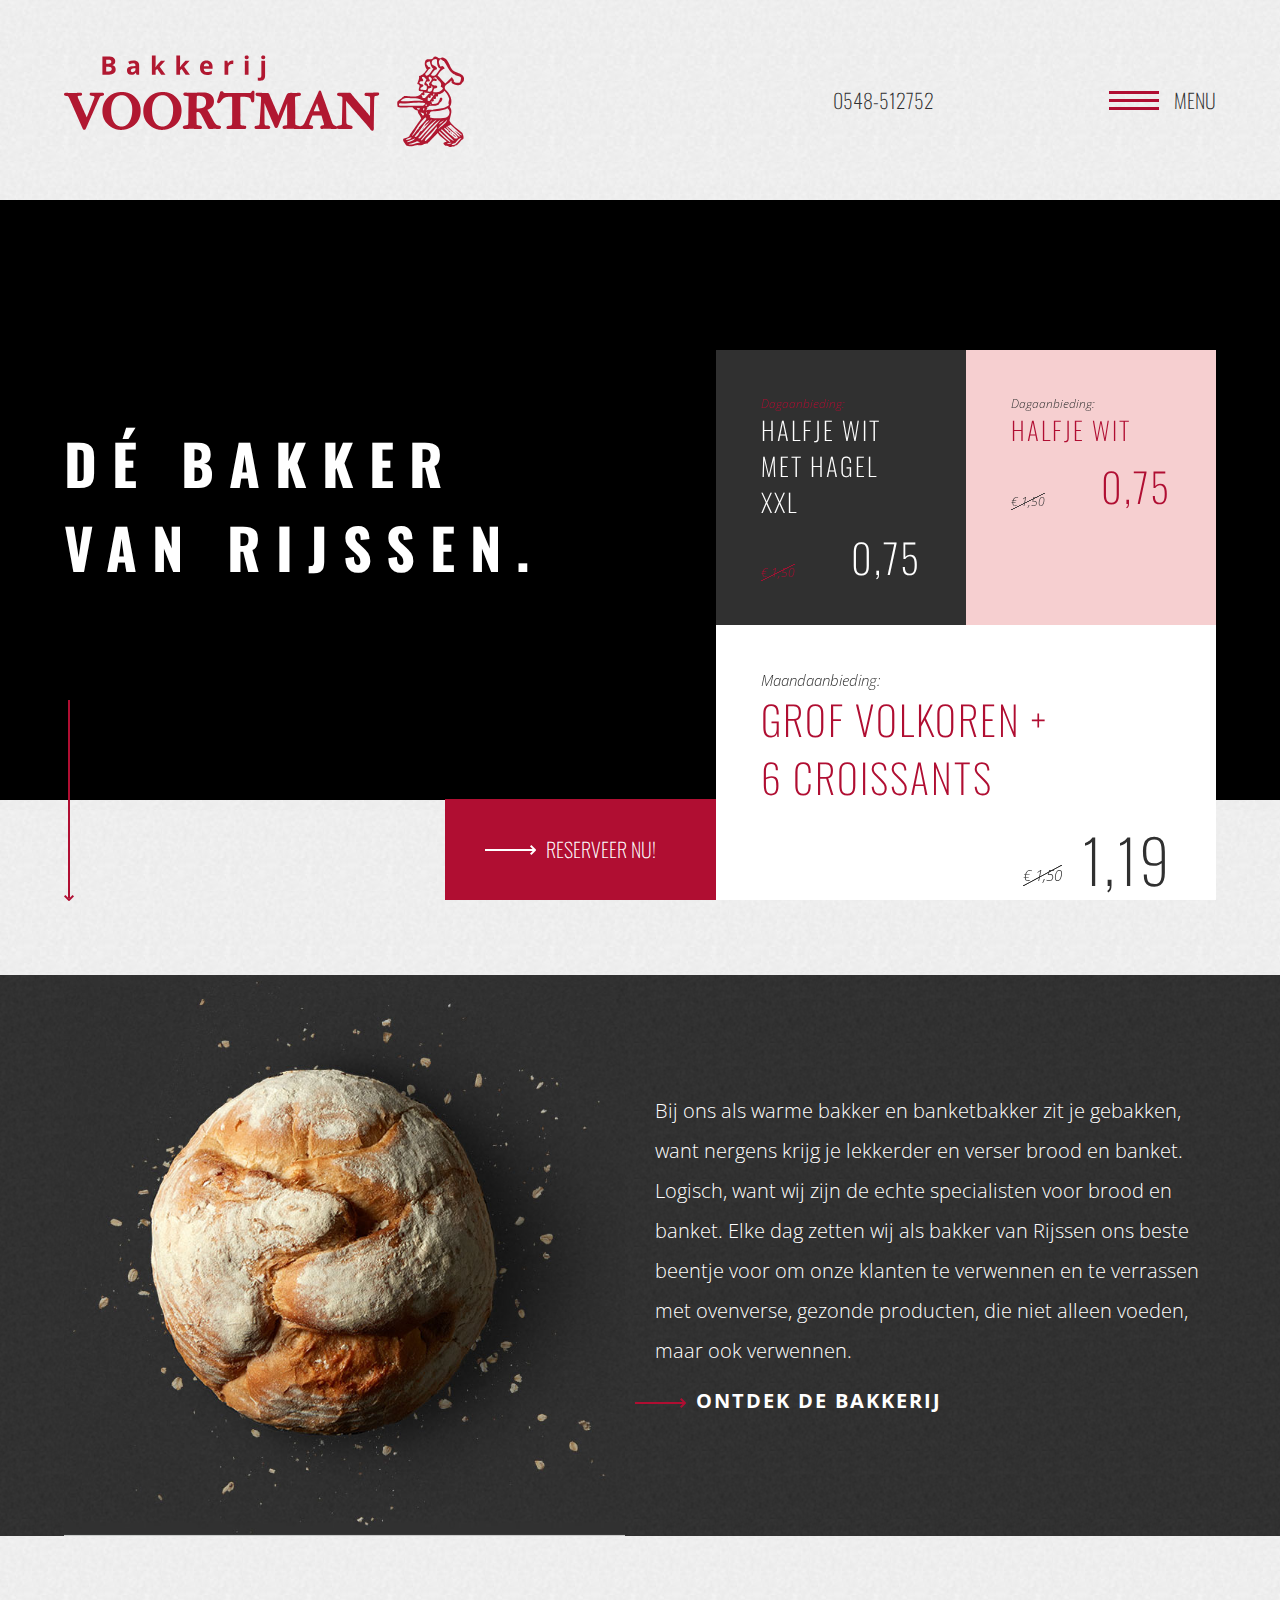
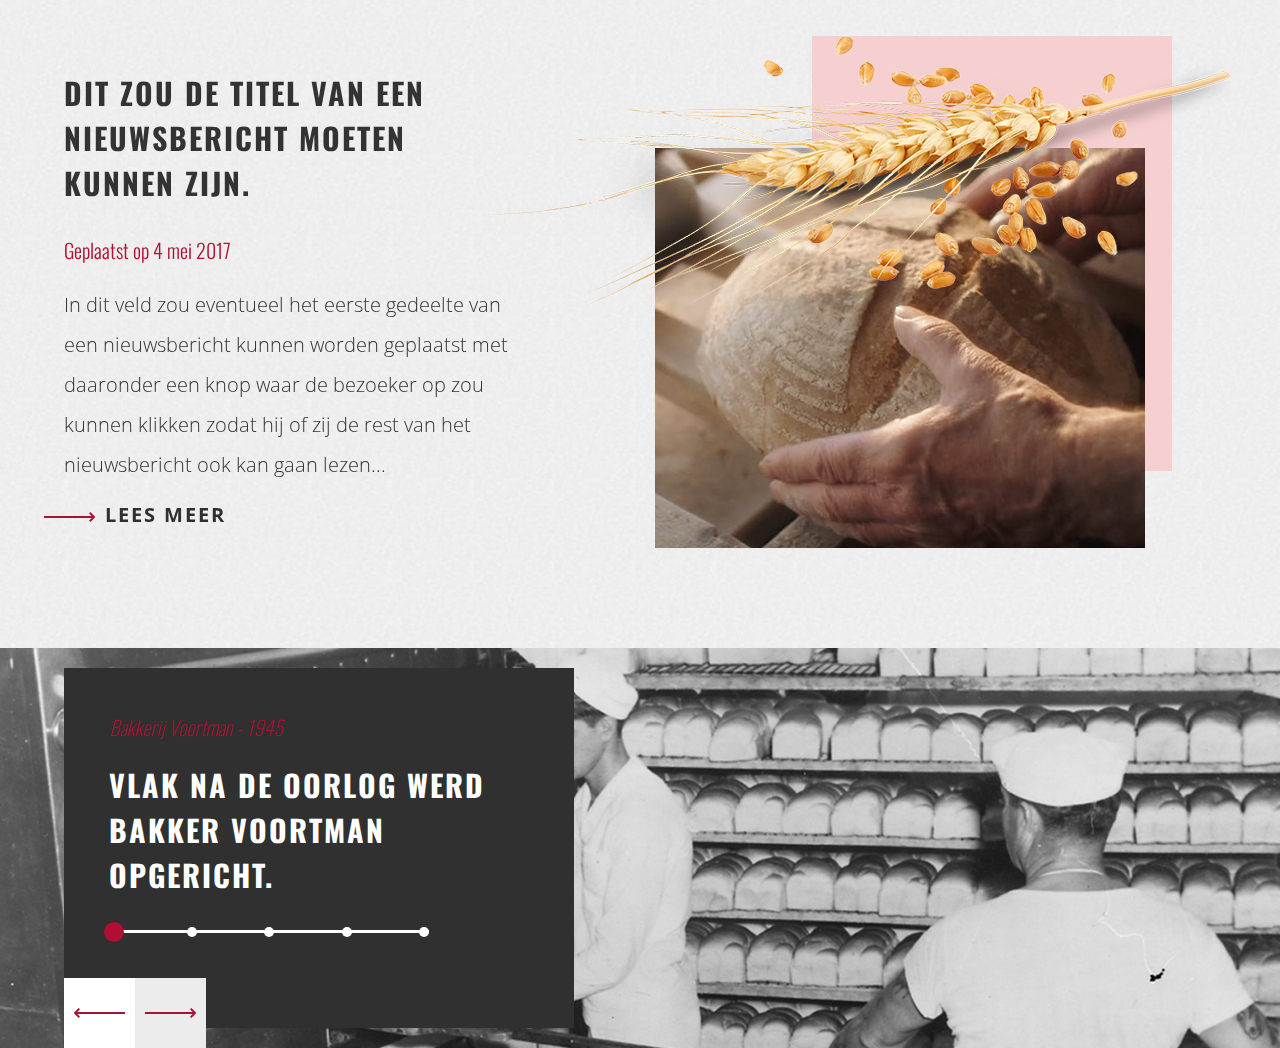
==== index.html @ 9382f7e5 "T/M Historie" ====
<!DOCTYPE html>
<html lang="en">
  <head>
    <meta charset="utf-8">
    <meta http-equiv="X-UA-Compatible" content="IE=edge">
    <meta name="viewport" content="width=device-width, initial-scale=1">
    <title></title>
    <link href="https://fonts.googleapis.com/css?family=Open+Sans:300,400|Oswald:400,700" rel="stylesheet">
    <link rel="stylesheet" href="css/bootstrap.css">
    <link rel="stylesheet" href="css/owl.carousel.min.css">
    <link rel="stylesheet" href="css/theme.css">
    <!--[if lt IE 9]>
      <script src="https://oss.maxcdn.com/libs/html5shiv/3.7.2/html5shiv.js"></script>
      <script src="https://oss.maxcdn.com/libs/respond.js/1.4.2/respond.min.js"></script>
    <![endif]-->
  </head>
  <body>
    <header>
      <div class="container-fluid topbalk">
        <a class="pull-left" href="#"><img src="images/BakkerijVoortman_Logo_Red.svg" alt="Bakkerij Voortman" class="logo"/></a>
        <div class="top-right">
          <a tel="0548-512752" class="tel pull-right">
            0548-512752
          </a>
          <div href="" class="menu pull-right">
            <div class="button" id="btn">
              <div class="bar top"></div>
              <div class="bar middle"></div>
              <div class="bar bottom"></div>
            </div>
            <span>Menu</span>
          </div>
        </div>
      </div>
    </header>

    <!--header slider-->
    <div id="overlay">
      <div id="title"><h1>D&Eacute; BAKKER<br/>VAN RIJSSEN.</h1></div>
      <a href="" class="btn-rood">Reserveer nu!</a>
      <!-- blokken-->
      <div id="blokken">
        <div class="blok blok1">
          <span>Dagaanbieding:</span>
          <p>halfje wit met hagel xxl</p>
          <div class="prijs">
            <span class="strikediag">&euro; 1,50</span>
            <p>0,75</p>
          </div>
        </div>
        <div class="blok blok2">
          <span>Dagaanbieding:</span>
          <p>halfje wit</p>
          <div class="prijs">
            <span class="strikediag">&euro; 1,50</span>
            <p>0,75</p>
          </div>
        </div>
        <div class="blok blok3">
          <span>Maandaanbieding:</span>
          <p>grof volkoren +<br/>6 croissants</p>
          <div class="prijs">
            <span class="strikediag">&euro; 1,50</span>
            <p>1,19</p>
          </div>
        </div>
      </div>
      <a href="" class="scroll-down"><img src="images/arrow-red-down.png"/></a>
      <!-- eind blokken-->
      <!-- video header-->
      <video class="visible-desktop" id="hero-vid" poster="http://www.markhillard.com/sandbox/media/polina.jpg" autoplay loop muted>
          <source type="video/mp4" src="videos/video-2.mp4"></source>
      </video>
      <div id="state" class="visible-desktop"><span class="fa fa-pause"></span></div>
      <img id="hero-pic" class="hidden-desktop" src="http://www.markhillard.com/sandbox/media/polina.jpg" alt="">
      <!-- eind video header -->
    </div>
    <!--eind header slider-->

    <!--intro-->
    <section id="intro">
      <div class="container-fluid">
        <div class="row">
          <div class="col-sm-6">
            <img src="images/Afbeelding-Brood.jpg" alt="brood" class="img-responsive"/>
          </div>
          <div class="col-sm-6">
            <p>Bij ons als warme bakker en banketbakker zit je gebakken, want nergens krijg je lekkerder en verser brood en banket. Logisch, want wij zijn de echte specialisten voor brood en banket. Elke dag zetten wij als bakker van Rijssen ons beste beentje voor om onze klanten te verwennen en te verrassen met ovenverse, gezonde producten, die niet alleen voeden, maar ook verwennen.</p>
            <a href="" class="buttons button-wit">Ontdek de bakkerij</a>
          </div>
        </div>
      </div>
    </section>
    <!-- eind intr0-->

    <!--nieuwsbericht-->
    <section id="nieuwsbericht">
      <div class="container-fluid">
        <div class="row">
          <div class="col-sm-6 padrig120">
            <h2>Dit zou de titel van een nieuwsbericht moeten kunnen zijn.</h2>
            <span>Geplaatst op 4 mei 2017</span>
            <p>In dit veld zou eventueel het eerste gedeelte van een nieuwsbericht kunnen worden geplaatst met daaronder een knop waar de bezoeker op zou kunnen klikken zodat hij of zij de rest van het nieuwsbericht ook kan gaan lezen...</p>
            <a href="" class="buttons">Lees meer</a>
          </div>
          <div class="col-sm-6">
            <div class="nieuws-image-container">
              <img src="images/graan.png" alt="graan" class="graan"/>
              <img src="images/vlak-roze.jpg" alt="vlak roze" class="vlak-roze"/>
              <img src="images/brood.jpg" alt="brood" class="img-responsive nieuwsimage"/>
            </div>
          </div>
        </div>
      </div>
    </section>
    <!-- eind nieuwsbericht-->

    <!-- historie slider-->
    <section id="historie">
      <div class="owl-carousel owl-theme">
        <div class="item">
          <img src="images/historie.jpg" alt="historie 1"/>
          <div class="container-fluid">
            <div class="row">
              <div class="timeline-container">
                <span>Bakkerij Voortman - 1945</span>
                <h2>Vlak na de oorlog werd bakker voortman opgericht.</h2>
              </div>
            </div>
          </div>
        </div>
        <div class="item">
          <img src="images/historie.jpg" alt="historie 1"/>
          <div class="container-fluid">
            <div class="row">
              <div class="timeline-container">
                <span>Bakkerij Voortman - 1945</span>
                <h2>Vlak na de oorlog werd bakker voortman opgericht.</h2>
              </div>
            </div>
          </div>
        </div>
        <div class="item">
          <img src="images/historie.jpg" alt="historie 1"/>
          <div class="container-fluid">
            <div class="row">
              <div class="timeline-container">
                <span>Bakkerij Voortman - 1965</span>
                <h2>Vlak na de oorlog werd bakker voortman opgericht.</h2>
              </div>
            </div>
          </div>
        </div>
        <div class="item">
          <img src="images/historie.jpg" alt="historie 1"/>
          <div class="container-fluid">
            <div class="row">
              <div class="timeline-container">
                <span>Bakkerij Voortman - 1985</span>
                <h2>Vlak na de oorlog werd bakker voortman opgericht.</h2>
              </div>
            </div>
          </div>
        </div>
        <div class="item">
          <img src="images/historie.jpg" alt="historie 1"/>
          <div class="container-fluid">
            <div class="row">
              <div class="timeline-container">
                <span>Bakkerij Voortman - 1999</span>
                <h2>Vlak na de oorlog werd bakker voortman opgericht.</h2>
              </div>
            </div>
          </div>
        </div>
      </div>
    </section>
    <!-- eind historie slider-->

    <script src="https://ajax.googleapis.com/ajax/libs/jquery/1.11.3/jquery.min.js"></script>
    <script src="js/bootstrap.js"></script>
    <script src="js/owl.carousel.min.js"></script>
    <script src="js/main.js"></script>
  </body>
</html>
---- css/theme.css ----
/*presets*/
.container-fluid {
  padding: 0 5%; }

.padrig120 {
  padding-right: 120px; }

/*basis instellingen*/
body {
  background: #ccc;
  font-family: "Open Sans", sans-serif;
  font-weight: lighter;
  background: url("../images/patterns_light.jpg");
  height: 2000px;
  margin: 0px;
  padding: 0px; }

h1, h2, h3, h4, h5, h6 {
  font-family: "Oswald", sans-serif;
  font-weight: bold;
  text-transform: uppercase;
  letter-spacing: 2px;
  line-height: 1.5; }

h2 {
  font-size: 30px; }

/*buttons*/
.buttons {
  color: #303030;
  text-transform: uppercase;
  font-weight: bold;
  letter-spacing: 2px;
  transition: all 0.3s ease-in-out;
  margin-left: 0px; }
  .buttons:before {
    content: url("../images/arrow-red.png");
    margin-right: 10px; }
  .buttons:hover {
    color: #fff;
    margin-left: 10px;
    text-decoration: none; }

.button-wit {
  color: #fff; }

/*top balk*/
.topbalk {
  position: fixed;
  display: flex;
  align-items: center;
  flex: auto;
  height: 200px;
  background: url(../images/patterns_light.jpg);
  width: 100%;
  transition: all ease-in-out 0.5s;
  z-index: 10000; }

.smaller .topbalk {
  height: 75px; }

.logo {
  width: 400px;
  transition: all ease-in-out 0.5s; }

.smaller .logo {
  width: 200px; }

.top-right {
  margin-left: auto;
  display: flex;
  align-items: center; }

.menu,
.tel {
  font-family: "Oswald", sans-serif;
  color: #303030;
  font-size: 20px; }

.tel {
  margin-right: 175px;
  opacity: 1;
  transition: all 0.3s ease-in-out; }

.smaller .tel {
  opacity: 0; }

.menu {
  text-transform: uppercase;
  display: flex;
  align-items: center;
  transition: all 0.3s ease-in-out; }
  .menu span {
    margin-left: 15px; }

/*hamburger*/
.button {
  cursor: pointer;
  display: inline-block;
  width: auto;
  margin: 0 auto;
  transition: all 0.3s ease-in-out; }
  .button:hover .bar {
    margin: 7px auto; }

.bar {
  display: block;
  height: 3px;
  width: 50px;
  background-color: #b00e32;
  margin: 5px auto;
  transition: all 0.1s ease-in-out; }
  .bar:hover {
    margin: 7px auto; }

/* Video Overlay */
#overlay {
  height: 600px;
  left: 0;
  position: relative;
  top: 200px;
  width: 100%;
  display: flex;
  align-items: center;
  justify-content: space-between; }

/* Hero Video + Fallback */
#hero-vid {
  backface-visibility: hidden;
  background: url("http://www.markhillard.com/sandbox/media/polina.jpg") no-repeat scroll 0 0 #000;
  background-size: cover;
  height: auto;
  min-height: 400px;
  height: 600px;
  min-width: 100%;
  perspective: 1000;
  position: fixed;
  right: 0;
  top: 200px;
  width: auto;
  z-index: -1; }

#hero-pic {
  display: block;
  height: auto;
  width: 100%; }

#title {
  backface-visibility: hidden;
  left: 0;
  position: fixed;
  width: 100%; }
  #title h1 {
    font-family: "Oswald", sans-serif;
    font-size: 4em;
    color: #fff;
    padding: 0px 5%;
    letter-spacing: 15px;
    text-transform: uppercase;
    line-height: 1.5; }

.btn-rood {
  margin-bottom: -100px;
  margin-left: auto;
  align-self: flex-end;
  padding: 36px 60px 36px 40px;
  background: #b00e32;
  color: #fff;
  font-family: "Oswald", sans-serif;
  text-transform: uppercase;
  font-size: 20px;
  display: flex;
  align-items: center;
  transition: all 0.3s ease-in-out; }
  .btn-rood:before {
    content: url("../images/arrow-white.png");
    margin-right: 10px;
    margin-top: -7px; }
  .btn-rood:hover {
    background: #303030;
    color: #fff;
    text-decoration: none; }

.scroll-down {
  position: absolute;
  top: 500px;
  left: 5%; }

/*blokken in header*/
#blokken {
  height: 550px;
  width: 500px;
  background: #ffffff;
  align-self: flex-end;
  margin-bottom: -100px;
  margin-right: 5%;
  z-index: 2; }

.blok {
  height: 275px;
  width: 250px;
  float: left;
  padding: 45px;
  box-sizing: border-box;
  color: #fff;
  font-family: "Oswald", sans-serif;
  font-size: 25px;
  display: flex;
  flex-direction: column; }
  .blok span {
    color: #b00e32;
    font-size: 12px;
    font-family: "Open Sans", sans-serif;
    font-style: italic;
    font-weight: lighter; }
  .blok p {
    text-transform: uppercase;
    letter-spacing: 2px; }
  .blok .prijs {
    display: flex;
    align-items: flex-end;
    justify-content: space-between;
    width: 100%; }
    .blok .prijs span {
      float: left;
      margin-bottom: 5px;
      margin-right: 20px; }
    .blok .prijs p {
      float: right;
      font-size: 40px;
      margin: 0px; }

.blok1 {
  background: #303030; }

.blok2 {
  background: #f6cfd0; }
  .blok2 span {
    color: #303030; }
  .blok2 p {
    color: #b00e32; }

.strikediag {
  background: linear-gradient(to left top, transparent 47.75%, currentColor 49.5%, currentColor 50.5%, transparent 52.25%); }

.blok3 {
  width: 100%; }
  .blok3 span {
    font-size: 15px;
    color: #303030; }
  .blok3 p {
    font-size: 40px;
    color: #b00e32; }
  .blok3 .prijs {
    justify-content: flex-end; }
    .blok3 .prijs p {
      font-size: 60px;
      color: #303030; }
    .blok3 .prijs span {
      margin-bottom: 15px;
      margin-right: 20px; }

/*Intro*/
#intro {
  position: relative;
  margin-top: 375px;
  background: url(../images/patterns_dark.png);
  color: #fff;
  font-family: "Open Sans", sans-serif;
  font-size: 20px;
  font-weight: 300; }
  #intro .row {
    display: flex;
    align-items: center;
    line-height: 2; }
  #intro .buttons {
    transition: all 0.3s ease-in-out;
    margin-left: -20px; }
    #intro .buttons:hover {
      margin-left: 5px; }

/*nieuwsbericht*/
#nieuwsbericht {
  font-family: "Open Sans", sans-serif;
  font-size: 20px;
  font-weight: 300; }
  #nieuwsbericht .row {
    display: flex;
    align-items: center;
    line-height: 2; }
    #nieuwsbericht .row span {
      color: #b00e32;
      font-size: 20px;
      font-family: "Oswald", sans-serif;
      display: inline-block;
      padding: 15px 0px; }
  #nieuwsbericht .buttons {
    transition: all 0.3s ease-in-out;
    margin-left: -20px; }
    #nieuwsbericht .buttons:hover {
      margin-left: 5px;
      color: #b00e32; }
  #nieuwsbericht .nieuws-image-container {
    display: flex;
    margin-top: 100px;
    margin-bottom: 100px; }
    #nieuwsbericht .nieuws-image-container .graan {
      position: absolute;
      right: 0px;
      z-index: 3; }
    #nieuwsbericht .nieuws-image-container .vlak-roze {
      position: absolute;
      right: 10%;
      z-index: 1; }
    #nieuwsbericht .nieuws-image-container .nieuwsimage {
      z-index: 2;
      margin-top: 20%; }

/*Historie slider*/
#historie .item {
  display: flex;
  align-items: center; }
  #historie .item .container-fluid {
    position: absolute;
    height: 100vh;
    display: flex;
    align-items: center;
    width: 100%; }
    #historie .item .container-fluid .row {
      margin: 0px; }
      #historie .item .container-fluid .row .timeline-container {
        background: #303030;
        height: 40vh;
        width: 55%;
        color: #fff;
        padding: 45px;
        box-sizing: border-box; }
        #historie .item .container-fluid .row .timeline-container span {
          font-size: 20px;
          color: #b00e32;
          font-family: "Oswald", sans-serif;
          font-style: italic; }

#historie .owl-nav {
  position: absolute;
  height: 70px;
  bottom: 0px;
  left: 5%;
  display: inline-block;
  width: 200px; }
  #historie .owl-nav .owl-prev {
    float: left;
    padding: 30px 10px;
    background: #fff;
    content: url("../images/arrow-red-reverse.png"); }
  #historie .owl-nav .owl-next {
    float: left;
    padding: 30px 10px;
    background: #ececec;
    content: url("../images/arrow-red.png"); }

#historie .owl-dots {
  position: absolute;
  bottom: 115px;
  margin: 0px 45px;
  left: 5%;
  width: 25%;
  display: flex;
  align-items: center;
  justify-content: space-between;
  background: #fff;
  height: 3px; }
  #historie .owl-dots .owl-dot {
    height: 10px;
    width: 10px;
    border-radius: 50%;
    background: #fff;
    float: left;
    margin: 0px 5px; }
  #historie .owl-dots .owl-dot:first-child {
    margin-left: 0px; }
  #historie .owl-dots .owl-dot:first-child.active {
    margin-left: -5px; }
  #historie .owl-dots .owl-dot:last-child {
    margin-right: 0px; }
  #historie .owl-dots .owl-dot:last-child.active {
    margin-right: -5px; }
  #historie .owl-dots .active {
    background: #b00e32;
    height: 20px;
    width: 20px;
    margin: 0px; }

/*Eind historie slider*/
/* Media Queries */
@media only screen and (max-width: 768px) {
  #overlay {
    height: auto; } }

/* Visibility Helpers */
@media only screen and (min-width: 769px) {
  .hidden-desktop,
  .visible-mobile,
  .visible-tablet {
    display: none !important; } }

@media only screen and (min-width: 480px) and (max-width: 768px) {
  .hidden-tablet,
  .visible-desktop,
  .visible-mobile {
    display: none !important; } }

@media only screen and (max-width: 479px) {
  .hidden-mobile,
  .visible-desktop,
  .visible-tablet {
    display: none !important; } }
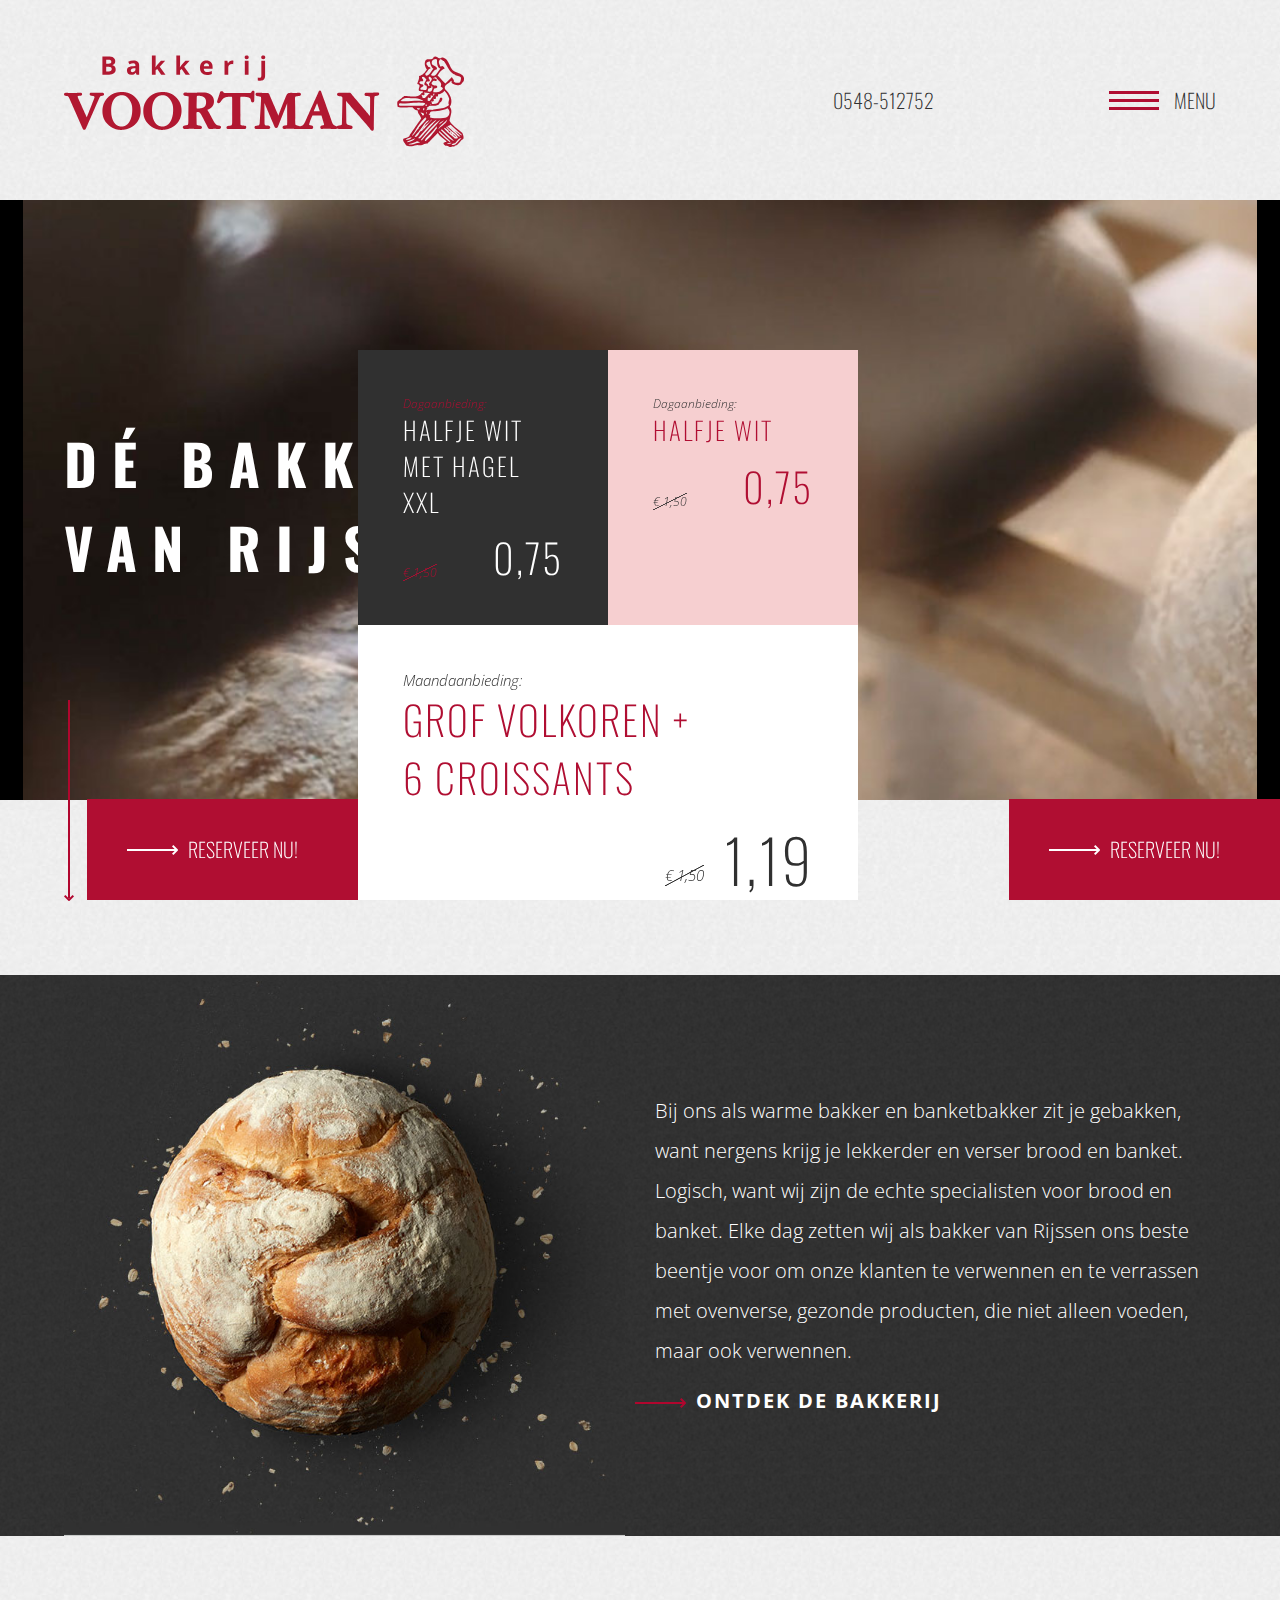
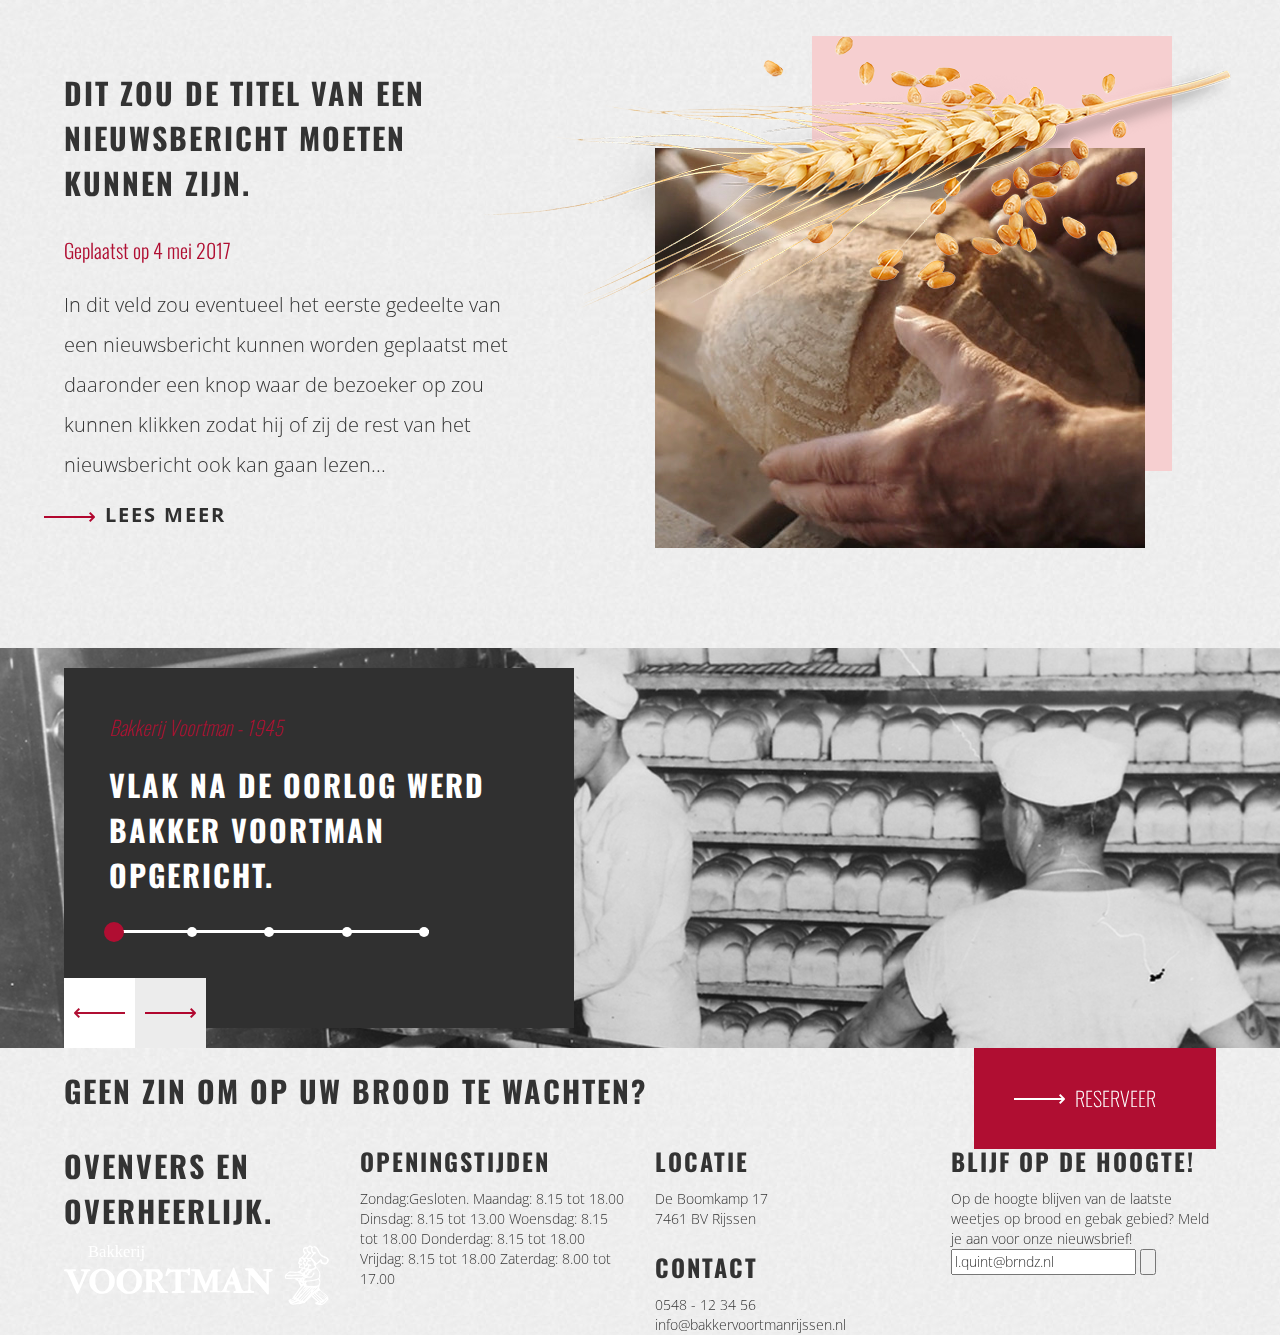
==== commit 51dcdc70: "iPad klaar, begin gemaakt aan mobiel" ====
--- a/index.html
+++ b/index.html
@@ -65,14 +65,16 @@
           </div>
         </div>
       </div>
-      <a href="" class="scroll-down"><img src="images/arrow-red-down.png"/></a>
+      <a href="" class="scroll-down visible-lg-inline-block"><img src="images/arrow-red-down.png"/></a>
+      <a href="" class="btn-rood reserveer-nu-mobile">Reserveer nu!</a>
       <!-- eind blokken-->
       <!-- video header-->
-      <video class="visible-desktop" id="hero-vid" poster="http://www.markhillard.com/sandbox/media/polina.jpg" autoplay loop muted>
+      <video class="visible-desktop" id="hero-vid" poster="images/video-replace.jpg" autoplay loop muted>
           <source type="video/mp4" src="videos/video-2.mp4"></source>
       </video>
       <div id="state" class="visible-desktop"><span class="fa fa-pause"></span></div>
-      <img id="hero-pic" class="hidden-desktop" src="http://www.markhillard.com/sandbox/media/polina.jpg" alt="">
+      <img id="hero-pic" class="hidden-desktop" src="images/video-replace.jpg" alt="">
+      <img id="hero-pic" class="visible-mobile" src="images/brood.jpg" alt="">
       <!-- eind video header -->
     </div>
     <!--eind header slider-->
@@ -156,7 +158,7 @@
           <div class="container-fluid">
             <div class="row">
               <div class="timeline-container">
-                <span>Bakkerij Voortman - 1985</span>
+                <span>Bakkerij Voortman - 1986</span>
                 <h2>Vlak na de oorlog werd bakker voortman opgericht.</h2>
               </div>
             </div>
@@ -176,6 +178,72 @@
       </div>
     </section>
     <!-- eind historie slider-->
+
+    <!--pre footer-->
+    <section id="pre-footer">
+      <div class="container-fluid">
+        <div class="row">
+          <div class="col-sm-12">
+            <h2 class="pull-left">geen zin om op uw brood te wachten?</h2>
+            <a class="btn-rood pull-right" href="">Reserveer</a>
+          </div>
+        </div>
+      </div>
+    </section>
+    <!-- eind pre footer-->
+
+    <!--footer-->
+    <footer>
+      <div class="container-fluid">
+        <div class="row">
+          <div class="col-md-3 col-sm-12 first-row-footer">
+            <div>
+              <h2>ovenvers en overheerlijk.</h2>
+            </div>
+            <div>
+              <img src="images/BakkerijVoortman_Logo_White.svg" alt="Bakkerij Voortman" class="footer-logo"/>
+            </div>
+          </div>
+          <div class="col-md-3 col-sm-12">
+            <div>
+              <h3>Openingstijden</h3>
+              <span class="dag">Zondag:</span><span>Gesloten.</span>
+              <span class="dag">Maandag:</span> 		<span>8.15 tot 18.00</span>
+              <span class="dag">Dinsdag:</span> 		<span>8.15 tot 13.00</span>
+              <span class="dag">Woensdag:</span> 	<span>8.15 tot 18.00</span>
+              <span class="dag">Donderdag:</span> 	<span>8.15 tot 18.00</span>
+              <span class="dag">Vrijdag:</span> 		<span>8.15 tot 18.00</span>
+              <span class="dag">Zaterdag:</span> 		<span>8.00 tot 17.00</span>
+            </div>
+          </div>
+          <div class="col-md-3 col-sm-12">
+            <div>
+              <h3>Locatie</h3>
+              De Boomkamp 17<br/>
+              7461 BV Rijssen
+            </div>
+            <div>
+              <h3>Contact</h3>
+              0548 - 12 34 56<br/>
+              info@bakkervoortmanrijssen.nl
+            </div>
+          </div>
+          <div class="col-md-3 col-sm-12">
+            <div>
+              <h3>blijf op de hoogte!</h3>
+              Op de hoogte blijven van de laatste weetjes op brood en gebak gebied? Meld je aan voor onze nieuwsbrief!
+            </div>
+            <div>
+              <form>
+                <input type="text" value="l.quint@brndz.nl" placeholder="Uw email..."/>
+                <input type="submit" value="">
+              </form>
+            </div>
+          </div>
+        </div>
+      </div>
+    </footer>
+    <!-- eind footer -->
 
     <script src="https://ajax.googleapis.com/ajax/libs/jquery/1.11.3/jquery.min.js"></script>
     <script src="js/bootstrap.js"></script>
